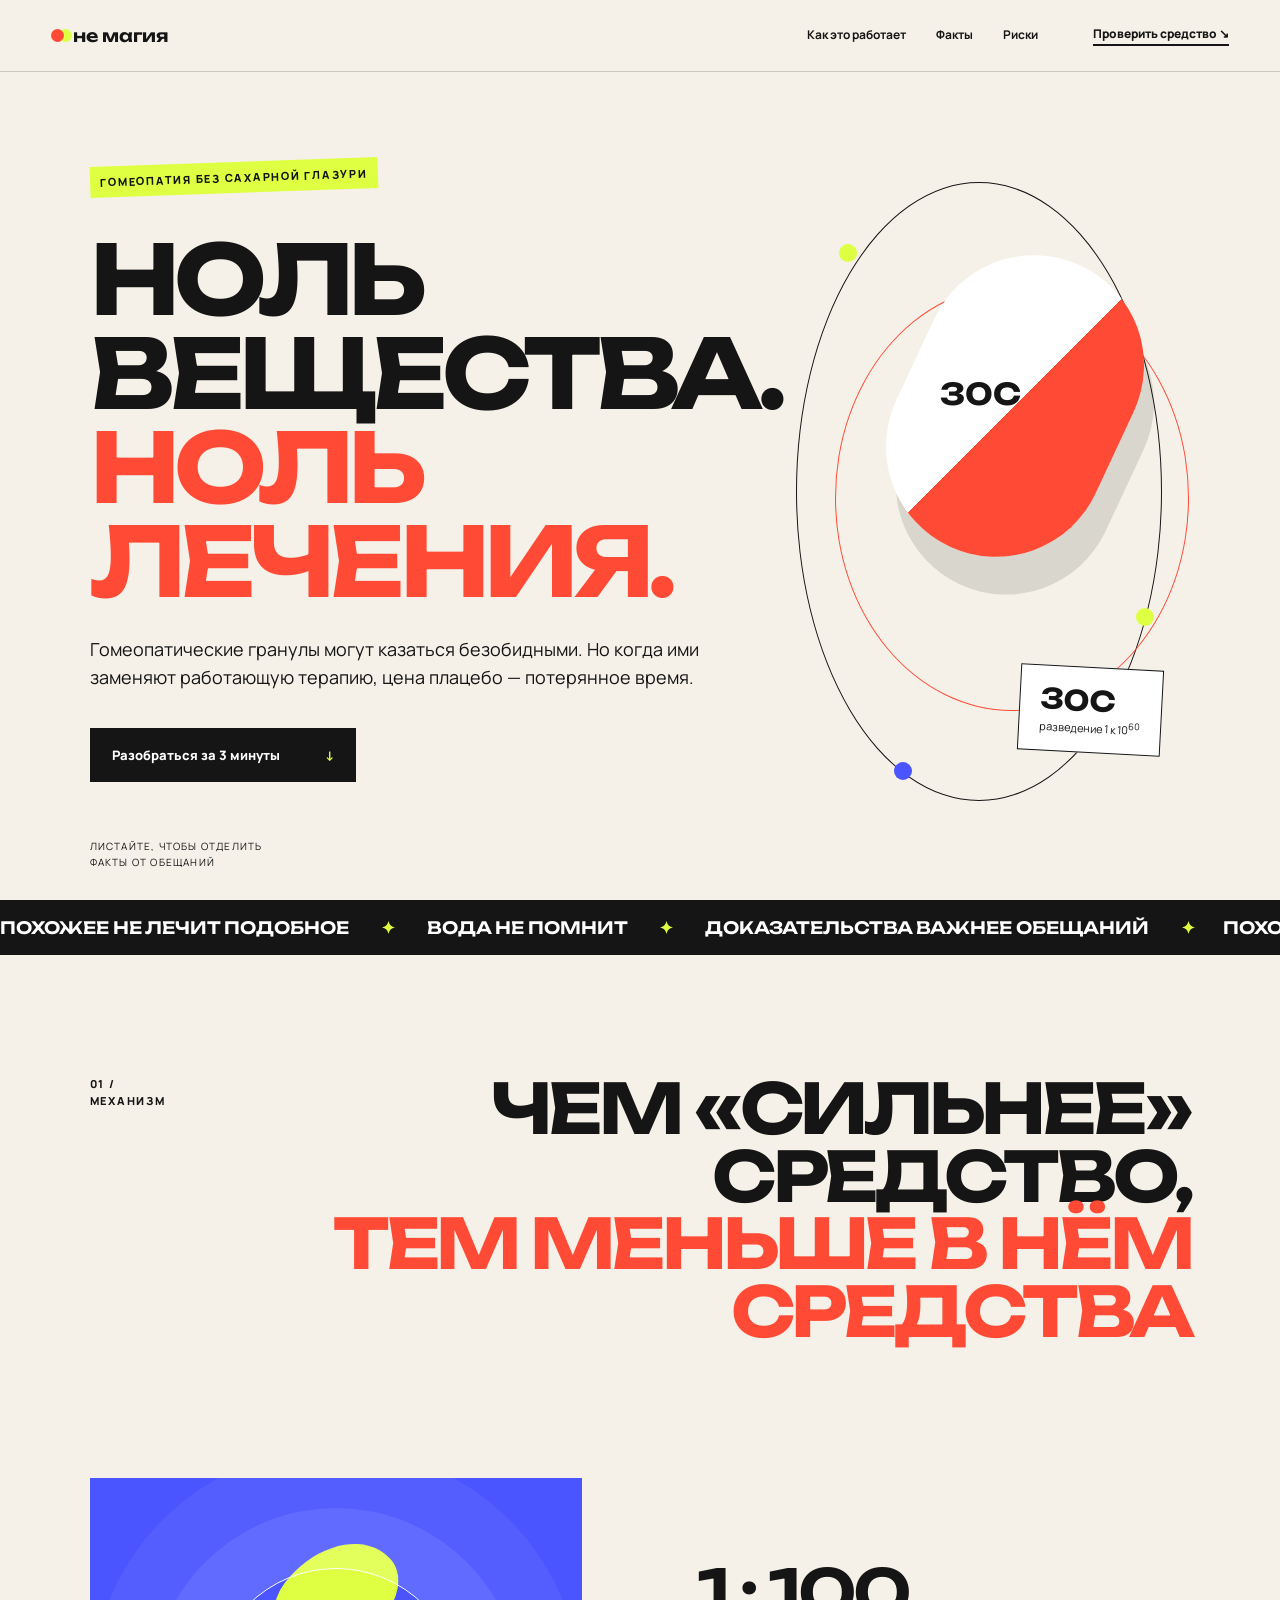
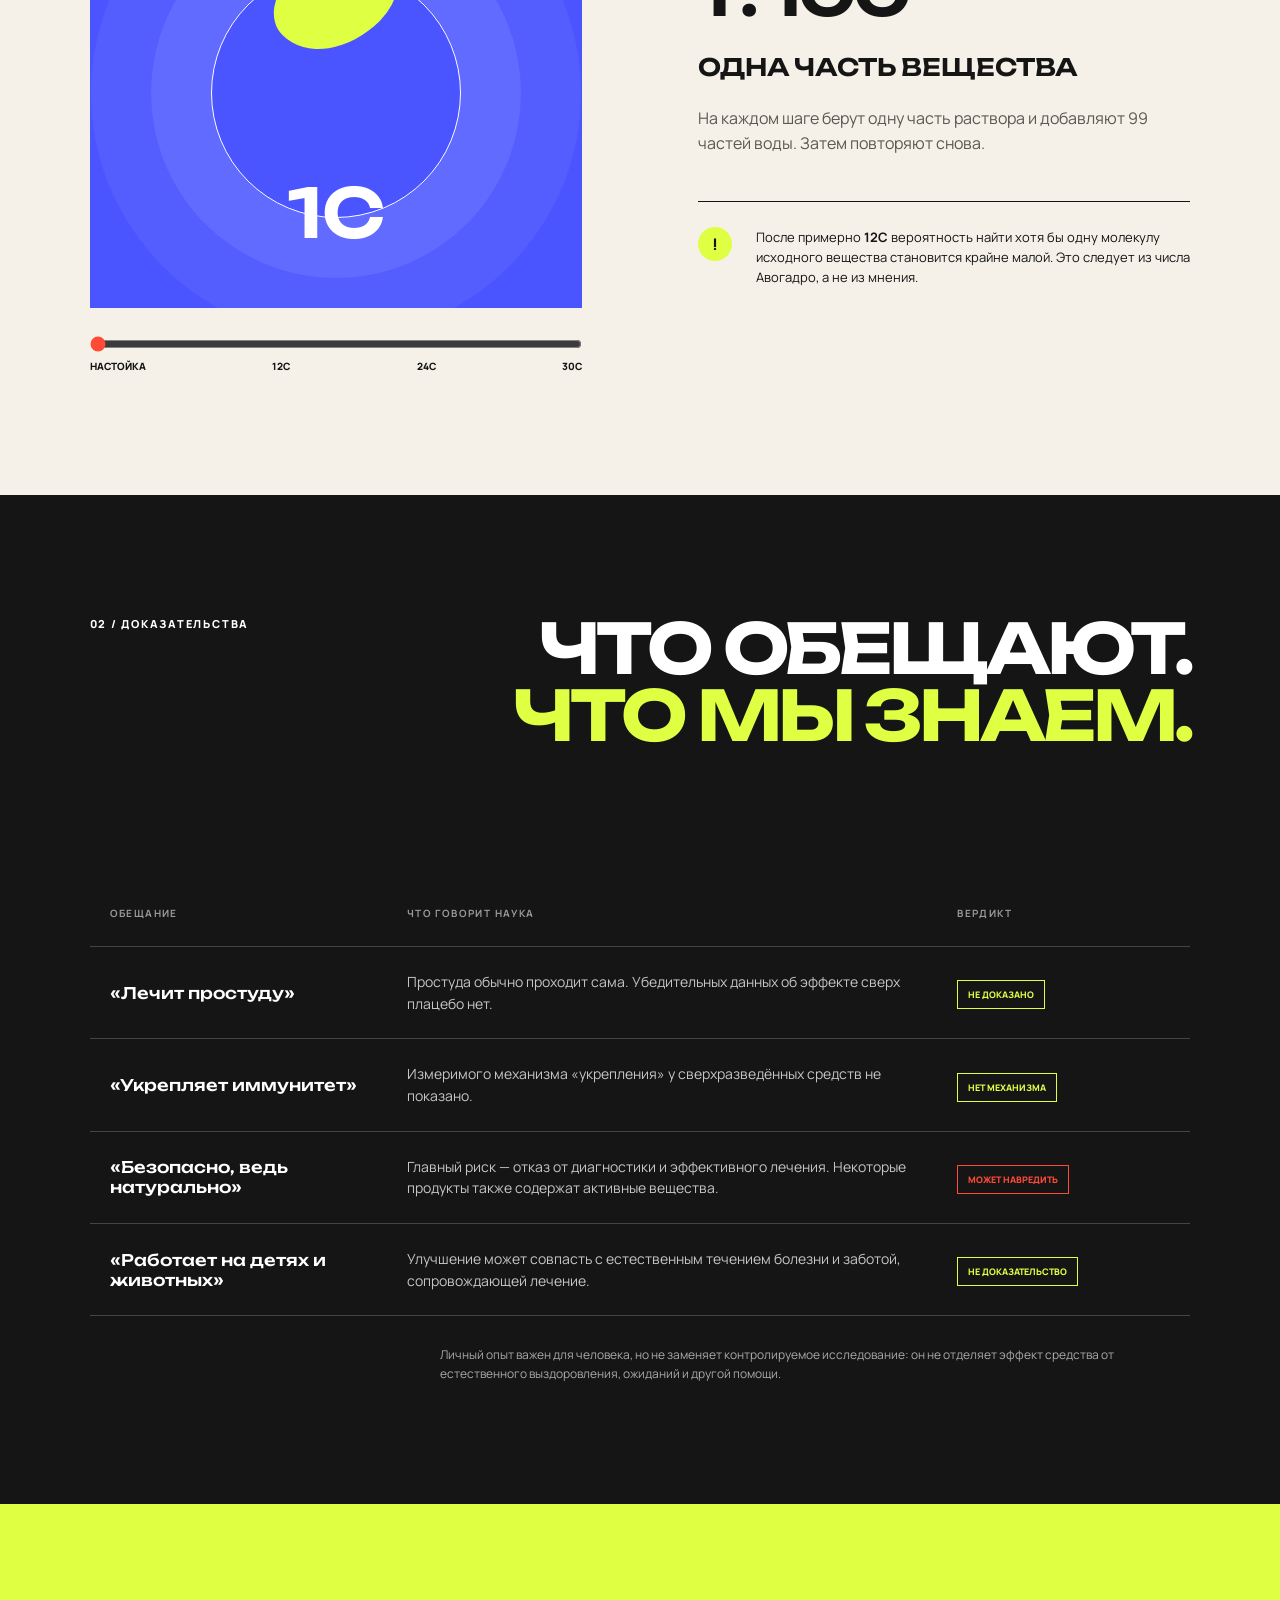
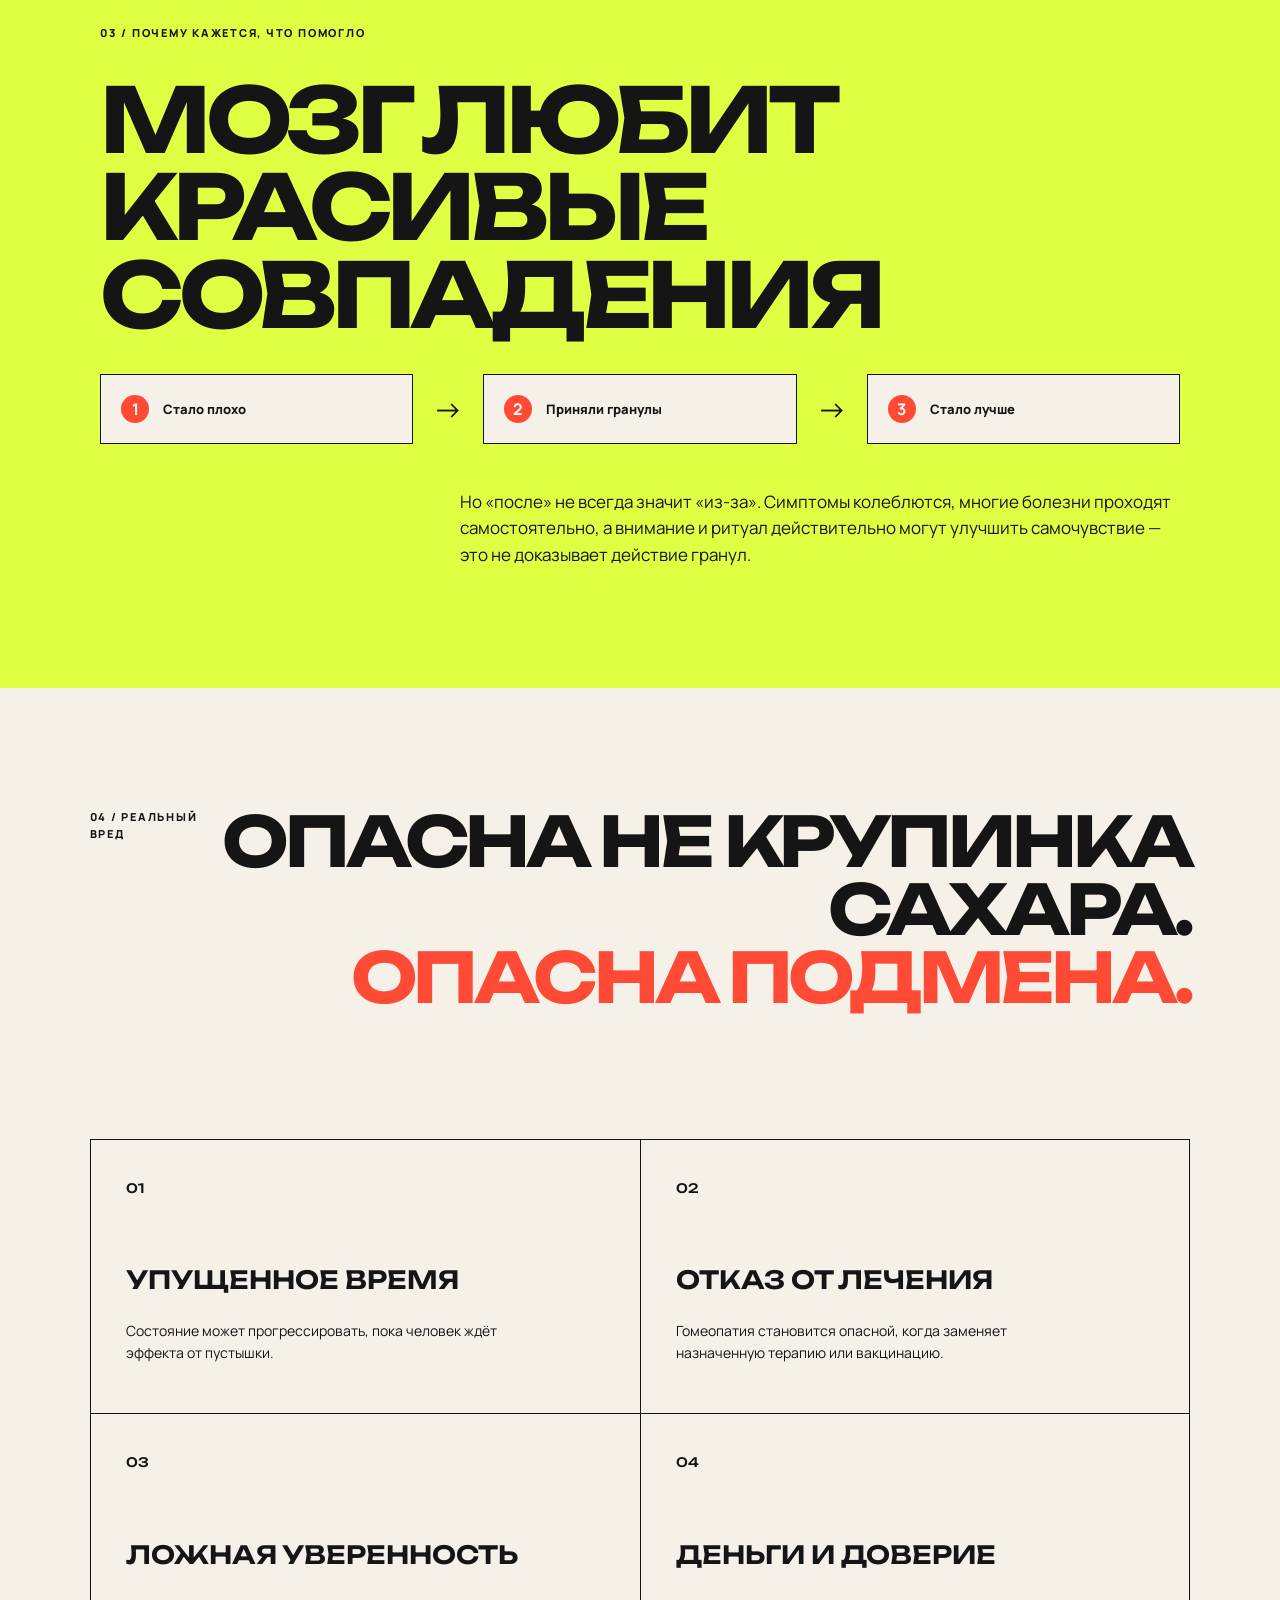
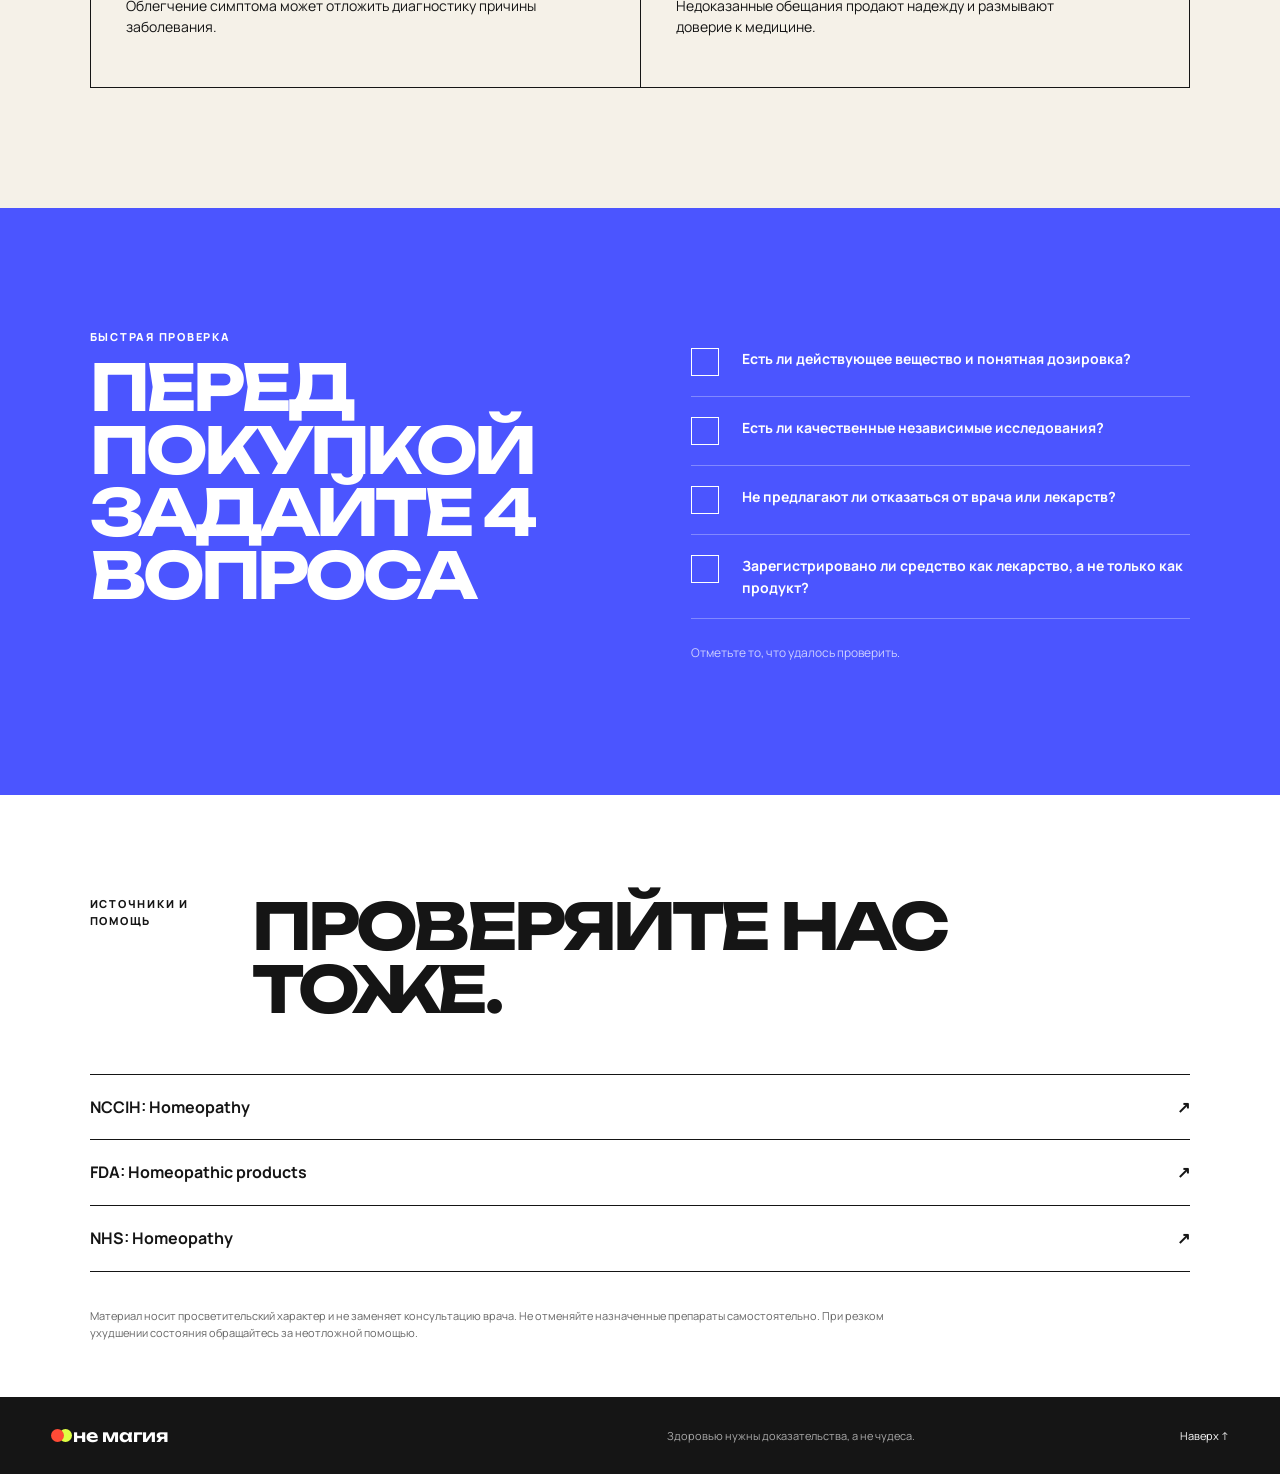
==== homeopathy-awareness/index.html @ 19f95b5a "Configure homeopathy site for GitHub Pages" ====
<!doctype html>
<html lang="ru">
<head>
  <meta charset="utf-8">
  <meta name="viewport" content="width=device-width, initial-scale=1">
  <meta name="description" content="Понятный разбор гомеопатии: почему сверхразведения не лечат, что показывают исследования и как не потерять время.">
  <meta name="theme-color" content="#f5f1e8">
  <title>Ноль вещества — не лекарство</title>
  <link rel="preconnect" href="https://fonts.googleapis.com">
  <link rel="preconnect" href="https://fonts.gstatic.com" crossorigin>
  <link href="https://fonts.googleapis.com/css2?family=Manrope:wght@400;500;600;700;800&amp;family=Unbounded:wght@500;600;700&amp;display=swap" rel="stylesheet">
  <link rel="stylesheet" href="css/style.css">
  <script src="js/script.js" defer></script>
</head>
<body>
  <a class="skip" href="#main">К содержанию</a>
  <header class="header">
    <a class="brand" href="#top"><span class="brand__dot"></span>не магия</a>
    <nav aria-label="Навигация"><a href="#how">Как это работает</a><a href="#evidence">Факты</a><a href="#risk">Риски</a></nav>
    <a class="header__cta" href="#check">Проверить средство ↘</a>
  </header>

  <main id="main">
    <section class="hero" id="top">
      <div class="hero__copy reveal">
        <p class="kicker">Гомеопатия без сахарной глазури</p>
        <h1>Ноль<br>вещества.<br><em>Ноль лечения.</em></h1>
        <p class="lead">Гомеопатические гранулы могут казаться безобидными. Но когда ими заменяют работающую терапию, цена плацебо — потерянное время.</p>
        <a class="button" href="#how">Разобраться за 3 минуты <span>↓</span></a>
      </div>
      <div class="hero__scene reveal" aria-label="Анимация растворяющейся таблетки">
        <div class="orbit orbit--one"></div><div class="orbit orbit--two"></div>
        <div class="pill"><span>30C</span></div>
        <span class="particle p1"></span><span class="particle p2"></span><span class="particle p3"></span><span class="particle p4"></span>
        <div class="scene-note"><b>30C</b><span>разведение 1 к 10<sup>60</sup></span></div>
      </div>
      <div class="scroll-note">листайте, чтобы отделить<br>факты от обещаний</div>
    </section>

    <section class="ticker" aria-label="Главная мысль"><div><span>ПОХОЖЕЕ НЕ ЛЕЧИТ ПОДОБНОЕ <i>✦</i> ВОДА НЕ ПОМНИТ <i>✦</i> ДОКАЗАТЕЛЬСТВА ВАЖНЕЕ ОБЕЩАНИЙ <i>✦</i></span><span aria-hidden="true">ПОХОЖЕЕ НЕ ЛЕЧИТ ПОДОБНОЕ <i>✦</i> ВОДА НЕ ПОМНИТ <i>✦</i> ДОКАЗАТЕЛЬСТВА ВАЖНЕЕ ОБЕЩАНИЙ <i>✦</i></span></div></section>

    <section class="section dilution" id="how">
      <div class="section-head reveal"><p class="num">01 / МЕХАНИЗМ</p><h2>Чем «сильнее» средство,<br><span>тем меньше в нём средства</span></h2></div>
      <div class="dilution-grid">
        <div class="dilution-visual reveal">
          <div class="drop-stage" data-stage><div class="drop"></div><div class="rings"></div><strong data-potency>1C</strong></div>
          <input class="range" type="range" min="0" max="3" value="0" aria-label="Степень разведения" data-dilution>
          <div class="range-labels"><span>настойка</span><span>12C</span><span>24C</span><span>30C</span></div>
        </div>
        <div class="dilution-copy reveal">
          <p class="big-stat" data-ratio>1 : 100</p>
          <h3 data-title>Одна часть вещества</h3>
          <p data-description>На каждом шаге берут одну часть раствора и добавляют 99 частей воды. Затем повторяют снова.</p>
          <div class="fact"><span>!</span><p>После примерно <b>12C</b> вероятность найти хотя бы одну молекулу исходного вещества становится крайне малой. Это следует из числа Авогадро, а не из мнения.</p></div>
        </div>
      </div>
    </section>

    <section class="section evidence" id="evidence">
      <div class="section-head section-head--light reveal"><p class="num">02 / ДОКАЗАТЕЛЬСТВА</p><h2>Что обещают.<br><span>Что мы знаем.</span></h2></div>
      <div class="table-wrap reveal">
        <table>
          <thead><tr><th>Обещание</th><th>Что говорит наука</th><th>Вердикт</th></tr></thead>
          <tbody>
            <tr><td>«Лечит простуду»</td><td>Простуда обычно проходит сама. Убедительных данных об эффекте сверх плацебо нет.</td><td><span class="badge">не доказано</span></td></tr>
            <tr><td>«Укрепляет иммунитет»</td><td>Измеримого механизма «укрепления» у сверхразведённых средств не показано.</td><td><span class="badge">нет механизма</span></td></tr>
            <tr><td>«Безопасно, ведь натурально»</td><td>Главный риск — отказ от диагностики и эффективного лечения. Некоторые продукты также содержат активные вещества.</td><td><span class="badge badge--warn">может навредить</span></td></tr>
            <tr><td>«Работает на детях и животных»</td><td>Улучшение может совпасть с естественным течением болезни и заботой, сопровождающей лечение.</td><td><span class="badge">не доказательство</span></td></tr>
          </tbody>
        </table>
      </div>
      <p class="table-note reveal">Личный опыт важен для человека, но не заменяет контролируемое исследование: он не отделяет эффект средства от естественного выздоровления, ожиданий и другой помощи.</p>
    </section>

    <section class="section placebo">
      <div class="placebo-card reveal"><p class="num">03 / ПОЧЕМУ КАЖЕТСЯ, ЧТО ПОМОГЛО</p><h2>Мозг любит<br>красивые совпадения</h2><div class="steps"><div><b>1</b><span>Стало плохо</span></div><i>→</i><div><b>2</b><span>Приняли гранулы</span></div><i>→</i><div><b>3</b><span>Стало лучше</span></div></div><p>Но «после» не всегда значит «из-за». Симптомы колеблются, многие болезни проходят самостоятельно, а внимание и ритуал действительно могут улучшить самочувствие — это не доказывает действие гранул.</p></div>
    </section>

    <section class="section risk" id="risk">
      <div class="risk-copy reveal"><p class="num">04 / РЕАЛЬНЫЙ ВРЕД</p><h2>Опасна не крупинка сахара.<br><span>Опасна подмена.</span></h2></div>
      <div class="risk-grid">
        <article class="reveal"><b>01</b><h3>Упущенное время</h3><p>Состояние может прогрессировать, пока человек ждёт эффекта от пустышки.</p></article>
        <article class="reveal"><b>02</b><h3>Отказ от лечения</h3><p>Гомеопатия становится опасной, когда заменяет назначенную терапию или вакцинацию.</p></article>
        <article class="reveal"><b>03</b><h3>Ложная уверенность</h3><p>Облегчение симптома может отложить диагностику причины заболевания.</p></article>
        <article class="reveal"><b>04</b><h3>Деньги и доверие</h3><p>Недоказанные обещания продают надежду и размывают доверие к медицине.</p></article>
      </div>
    </section>

    <section class="section checker" id="check">
      <div class="checker__title reveal"><p class="num">БЫСТРАЯ ПРОВЕРКА</p><h2>Перед покупкой<br>задайте 4 вопроса</h2></div>
      <div class="checklist reveal">
        <label><input type="checkbox"><span></span><b>Есть ли действующее вещество и понятная дозировка?</b></label>
        <label><input type="checkbox"><span></span><b>Есть ли качественные независимые исследования?</b></label>
        <label><input type="checkbox"><span></span><b>Не предлагают ли отказаться от врача или лекарств?</b></label>
        <label><input type="checkbox"><span></span><b>Зарегистрировано ли средство как лекарство, а не только как продукт?</b></label>
        <p data-check-result>Отметьте то, что удалось проверить.</p>
      </div>
    </section>

    <section class="sources">
      <div><p class="num">ИСТОЧНИКИ И ПОМОЩЬ</p><h2>Проверяйте нас тоже.</h2></div>
      <div class="source-links"><a href="https://www.nccih.nih.gov/health/homeopathy" target="_blank" rel="noopener">NCCIH: Homeopathy <span>↗</span></a><a href="https://www.fda.gov/drugs/information-drug-class/homeopathic-products" target="_blank" rel="noopener">FDA: Homeopathic products <span>↗</span></a><a href="https://www.nhs.uk/conditions/homeopathy/" target="_blank" rel="noopener">NHS: Homeopathy <span>↗</span></a></div>
      <p class="disclaimer">Материал носит просветительский характер и не заменяет консультацию врача. Не отменяйте назначенные препараты самостоятельно. При резком ухудшении состояния обращайтесь за неотложной помощью.</p>
    </section>
  </main>
  <footer><a class="brand" href="#top"><span class="brand__dot"></span>не магия</a><p>Здоровью нужны доказательства, а не чудеса.</p><a href="#top">Наверх ↑</a></footer>
</body>
</html>
---- homeopathy-awareness/css/style.css ----
:root{--paper:#f5f1e8;--ink:#151515;--red:#ff4b36;--acid:#dfff43;--blue:#4b55ff;--line:rgba(21,21,21,.18);--display:'Unbounded',sans-serif;--body:'Manrope',sans-serif}*{box-sizing:border-box}html{scroll-behavior:smooth;scroll-padding-top:80px}body{margin:0;background:var(--paper);color:var(--ink);font-family:var(--body);font-size:16px;line-height:1.55}a{color:inherit;text-decoration:none}button,input{font:inherit}.skip{position:fixed;left:20px;top:-60px;z-index:99;padding:10px 15px;background:#fff}.skip:focus{top:10px}.header{height:72px;padding:0 4vw;display:flex;align-items:center;gap:55px;border-bottom:1px solid var(--line);position:sticky;top:0;background:rgba(245,241,232,.94);backdrop-filter:blur(12px);z-index:20}.brand{font:600 17px var(--display);display:flex;align-items:center;gap:9px;margin-right:auto}.brand__dot{width:13px;height:13px;border-radius:50%;background:var(--red);box-shadow:8px 0 0 var(--acid)}.header nav{display:flex;gap:30px;font-size:12px;font-weight:700}.header nav a:hover{text-decoration:underline}.header__cta{font-size:12px;font-weight:800;border-bottom:2px solid}.hero{min-height:calc(100vh - 72px);padding:7vw 7vw 4vw;display:grid;grid-template-columns:1.05fr .95fr;position:relative;overflow:hidden}.kicker,.num{text-transform:uppercase;font-size:11px;font-weight:800;letter-spacing:.16em}.kicker{display:inline-block;background:var(--acid);padding:7px 10px;transform:rotate(-2deg)}h1,h2,h3,p{margin-top:0}.hero h1,.section h2,.sources h2{font-family:var(--display);text-transform:uppercase;line-height:.98;letter-spacing:-.06em}.hero h1{font-size:clamp(58px,7.5vw,126px);margin:28px 0}.hero h1 em{font-style:normal;color:var(--red)}.lead{max-width:630px;font-size:18px}.button{display:inline-flex;gap:45px;background:var(--ink);color:white;padding:17px 22px;margin-top:18px;font-weight:800;font-size:13px}.button span{color:var(--acid)}.hero__scene{position:relative;min-height:570px}.pill{width:220px;height:310px;border-radius:110px;background:linear-gradient(110deg,#fff 0 50%,var(--red) 50%);position:absolute;top:13%;left:32%;transform:rotate(25deg);box-shadow:25px 30px 0 rgba(21,21,21,.12);animation:float 4s ease-in-out infinite;z-index:2}.pill span{position:absolute;top:45%;left:15%;font:700 30px var(--display);transform:rotate(-25deg)}.orbit{position:absolute;border:1px solid var(--ink);border-radius:50%;inset:3% 2% 7% 4%;animation:spin 16s linear infinite}.orbit--two{inset:18% -5% 20% 14%;border-color:var(--red);animation-direction:reverse;animation-duration:11s}.particle{position:absolute;width:18px;height:18px;background:var(--acid);border-radius:50%;animation:pulse 2s infinite}.p1{top:12%;left:15%}.p2{top:65%;right:4%;animation-delay:.4s}.p3{bottom:10%;left:29%;background:var(--blue);animation-delay:.8s}.p4{top:29%;right:12%;background:var(--red);animation-delay:1.2s}.scene-note{position:absolute;bottom:14%;right:2%;background:white;border:1px solid var(--ink);padding:15px 20px;transform:rotate(3deg);z-index:3}.scene-note b,.scene-note span{display:block}.scene-note b{font:700 28px var(--display)}.scene-note span{font-size:11px}.scroll-note{position:absolute;bottom:30px;left:7vw;font-size:10px;text-transform:uppercase;letter-spacing:.12em}.ticker{background:var(--ink);color:white;overflow:hidden;padding:17px 0;white-space:nowrap;font:600 17px var(--display)}.ticker div{width:max-content;animation:ticker 18s linear infinite}.ticker i{font-style:normal;color:var(--acid);margin:0 28px}.section{padding:120px 7vw}.section-head{display:flex;justify-content:space-between;align-items:flex-start;margin-bottom:75px}.section-head h2,.risk h2{font-size:clamp(38px,5.4vw,80px);text-align:right}.section-head h2 span,.risk h2 span{color:var(--red)}.dilution-grid{display:grid;grid-template-columns:1fr 1fr;gap:9vw;align-items:center}.drop-stage{height:430px;background:var(--blue);position:relative;display:grid;place-items:center;overflow:hidden}.drop{width:95px;height:130px;border-radius:60% 40% 62% 38%;background:var(--acid);transform:rotate(45deg);transition:.5s}.rings{position:absolute;width:250px;height:250px;border:1px solid white;border-radius:50%;box-shadow:0 0 0 60px rgba(255,255,255,.08),0 0 0 120px rgba(255,255,255,.05)}.drop-stage strong{font:600 68px var(--display);color:white;z-index:2}.range{width:100%;accent-color:var(--red);margin:28px 0 4px}.range-labels{display:flex;justify-content:space-between;font-size:10px;font-weight:800;text-transform:uppercase}.big-stat{font:600 clamp(38px,5vw,72px) var(--display);letter-spacing:-.05em;margin-bottom:20px}.dilution-copy h3{font:600 24px var(--display);text-transform:uppercase}.dilution-copy>p:not(.big-stat){color:#5b5852}.fact{border-top:1px solid;margin-top:45px;padding-top:25px;display:grid;grid-template-columns:40px 1fr;gap:18px}.fact span{width:34px;height:34px;background:var(--acid);display:grid;place-items:center;border-radius:50%;font-weight:800}.fact p{font-size:13px}.evidence{background:var(--ink);color:white}.section-head--light h2 span{color:var(--acid)}.table-wrap{overflow-x:auto}table{border-collapse:collapse;width:100%;min-width:750px}th,td{text-align:left;padding:24px 20px;border-bottom:1px solid rgba(255,255,255,.2)}th{font-size:10px;text-transform:uppercase;letter-spacing:.14em;color:#999}td:first-child{font:500 16px var(--display);width:27%}td:nth-child(2){color:#c6c6c6;font-size:14px;width:50%}.badge{border:1px solid var(--acid);color:var(--acid);padding:7px 10px;text-transform:uppercase;font-size:9px;font-weight:800;white-space:nowrap}.badge--warn{border-color:var(--red);color:var(--red)}.table-note{max-width:750px;color:#aaa;font-size:12px;margin:30px 0 0 auto}.placebo{background:var(--acid)}.placebo-card{max-width:1080px;margin:auto}.placebo h2{font-size:clamp(45px,7vw,95px);margin:35px 0}.placebo-card>p:last-child{max-width:720px;margin:45px 0 0 auto;font-size:17px}.steps{display:flex;align-items:center;gap:20px}.steps div{background:var(--paper);border:1px solid;padding:20px;flex:1;display:flex;gap:14px;align-items:center}.steps b{background:var(--red);color:white;border-radius:50%;width:28px;height:28px;display:grid;place-items:center}.steps span{font-weight:800;font-size:13px}.steps i{font-style:normal;font-size:30px}.risk-copy{display:flex;justify-content:space-between}.risk-grid{display:grid;grid-template-columns:repeat(2,1fr);margin-top:70px;border-top:1px solid;border-left:1px solid}.risk-grid article{min-height:270px;padding:35px;border-right:1px solid;border-bottom:1px solid;transition:.25s}.risk-grid article:hover{background:var(--red);color:white}.risk-grid b{font:500 13px var(--display)}.risk-grid h3{font:600 25px var(--display);text-transform:uppercase;margin-top:65px}.risk-grid p{max-width:420px;font-size:14px}.checker{background:var(--blue);color:white;display:grid;grid-template-columns:1fr 1fr;gap:8vw}.checker h2{font-size:clamp(40px,5vw,72px)}.checklist label{display:grid;grid-template-columns:35px 1fr;gap:16px;border-bottom:1px solid rgba(255,255,255,.3);padding:20px 0;cursor:pointer}.checklist input{position:absolute;opacity:0}.checklist label span{width:28px;height:28px;border:1px solid white}.checklist input:checked+span{background:var(--acid);box-shadow:inset 0 0 0 6px var(--blue)}.checklist b{font-size:14px}.checklist p{color:#cdd0ff;font-size:12px;margin-top:25px}.sources{padding:100px 7vw 45px;background:#fff}.sources>div:first-child{display:flex;justify-content:space-between}.sources h2{font-size:clamp(40px,5vw,70px)}.source-links{border-top:1px solid}.source-links a{display:flex;justify-content:space-between;border-bottom:1px solid;padding:20px 0;font-weight:700}.source-links a:hover{color:var(--red)}.disclaimer{max-width:800px;font-size:11px;color:#666;margin-top:35px}footer{padding:28px 4vw;background:var(--ink);color:#fff;display:flex;align-items:center;gap:30px}footer p{margin:0 auto;font-size:11px;color:#aaa}footer>a:last-child{font-size:11px}.reveal{opacity:0;transform:translateY(22px);transition:.7s}.reveal.visible{opacity:1;transform:none}@keyframes float{50%{transform:translateY(-18px) rotate(29deg)}}@keyframes spin{to{transform:rotate(360deg)}}@keyframes pulse{50%{transform:scale(1.7)}}@keyframes ticker{to{transform:translateX(-50%)}}
@media(max-width:850px){.header nav{display:none}.hero{grid-template-columns:1fr;padding-top:70px}.hero__scene{min-height:480px}.hero h1{font-size:clamp(54px,14vw,100px)}.section-head,.risk-copy{display:block}.section-head h2,.risk h2{text-align:left;margin-top:30px}.dilution-grid,.checker{grid-template-columns:1fr}.risk-grid{grid-template-columns:1fr 1fr}.checker__title{margin-bottom:35px}}
@media(max-width:560px){.header{padding:0 18px}.header__cta{font-size:10px}.hero,.section,.sources{padding-left:20px;padding-right:20px}.hero h1{font-size:48px}.hero__scene{min-height:410px}.pill{width:150px;height:220px;left:30%}.pill span{font-size:22px}.scene-note{bottom:5%}.section{padding-top:80px;padding-bottom:80px}.section-head{margin-bottom:45px}.drop-stage{height:330px}.drop-stage strong{font-size:50px}.steps{display:grid}.steps i{transform:rotate(90deg);text-align:center}.risk-grid{grid-template-columns:1fr}.risk-grid article{min-height:230px}.risk-grid h3{margin-top:40px}.sources>div:first-child{display:block}footer{align-items:flex-start;flex-wrap:wrap}footer p{order:3;width:100%}}
@media(prefers-reduced-motion:reduce){*{scroll-behavior:auto!important;animation:none!important;transition:none!important}.reveal{opacity:1;transform:none}}
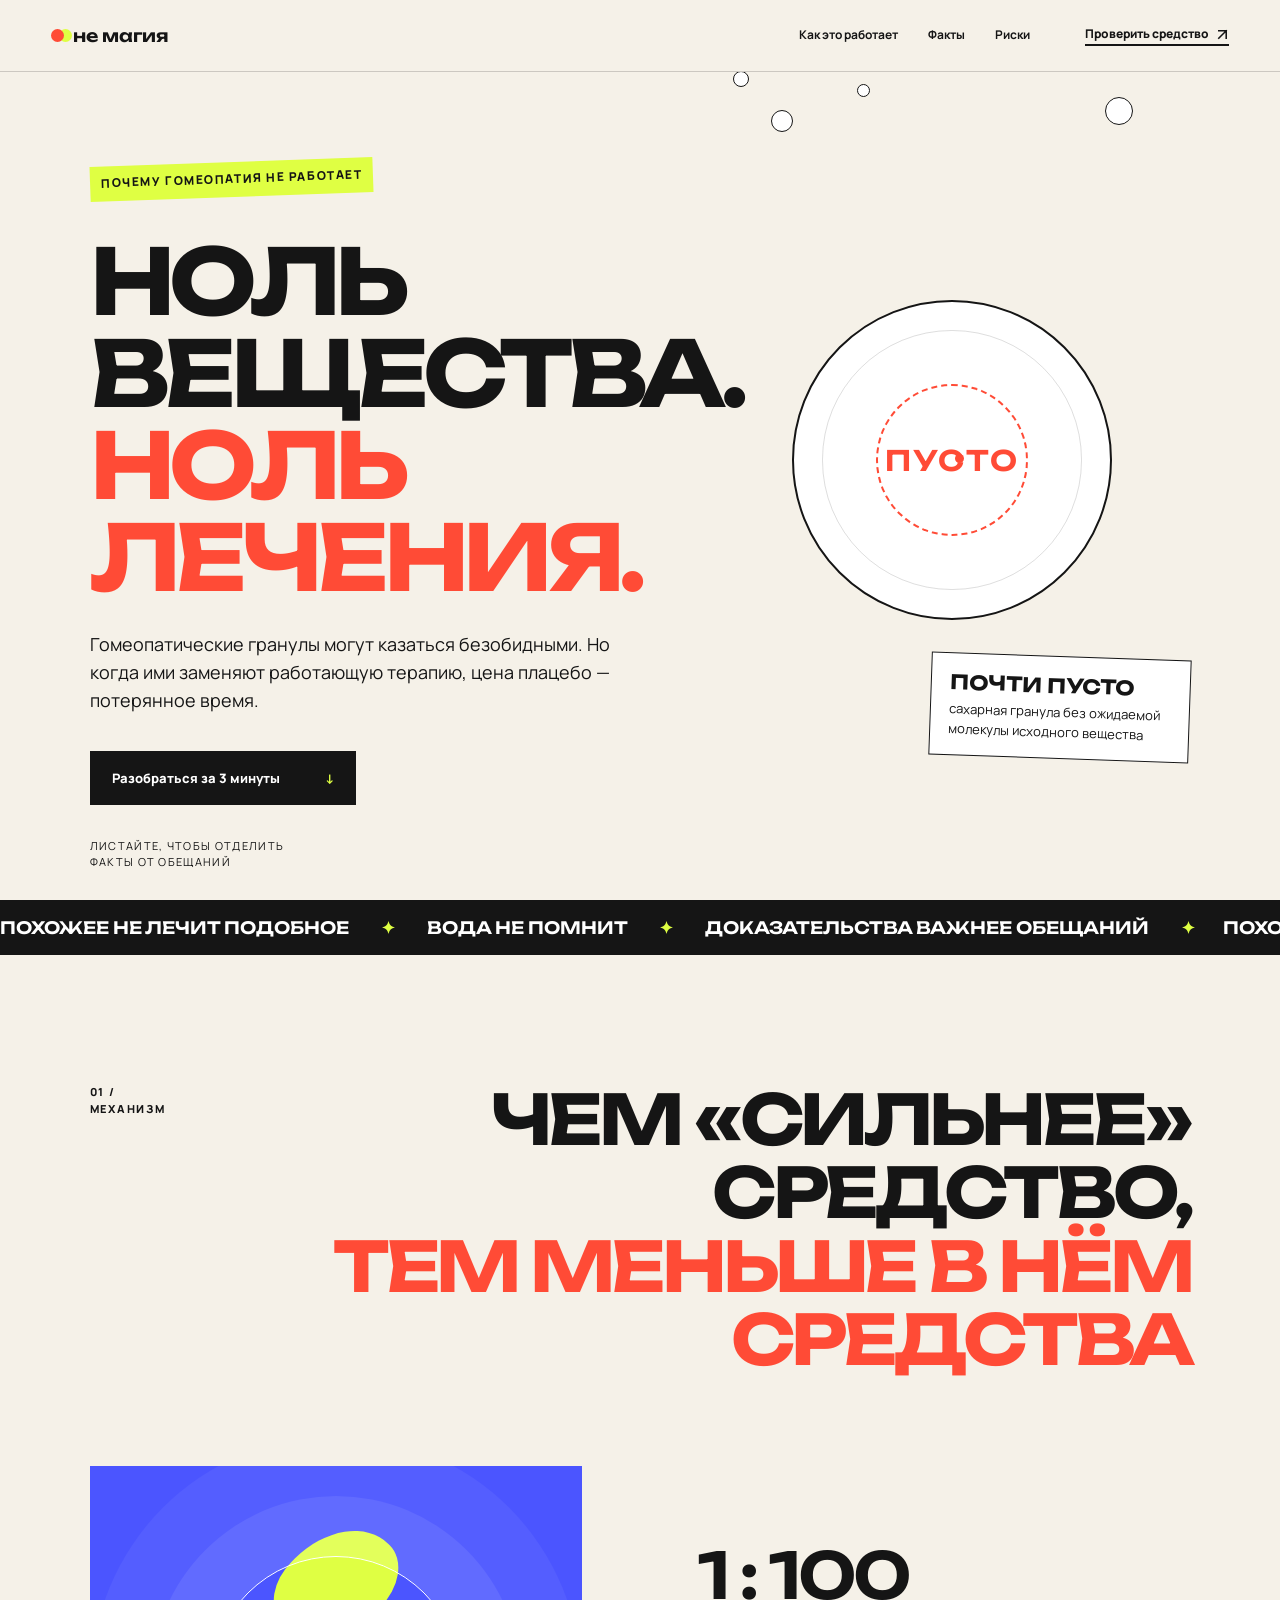
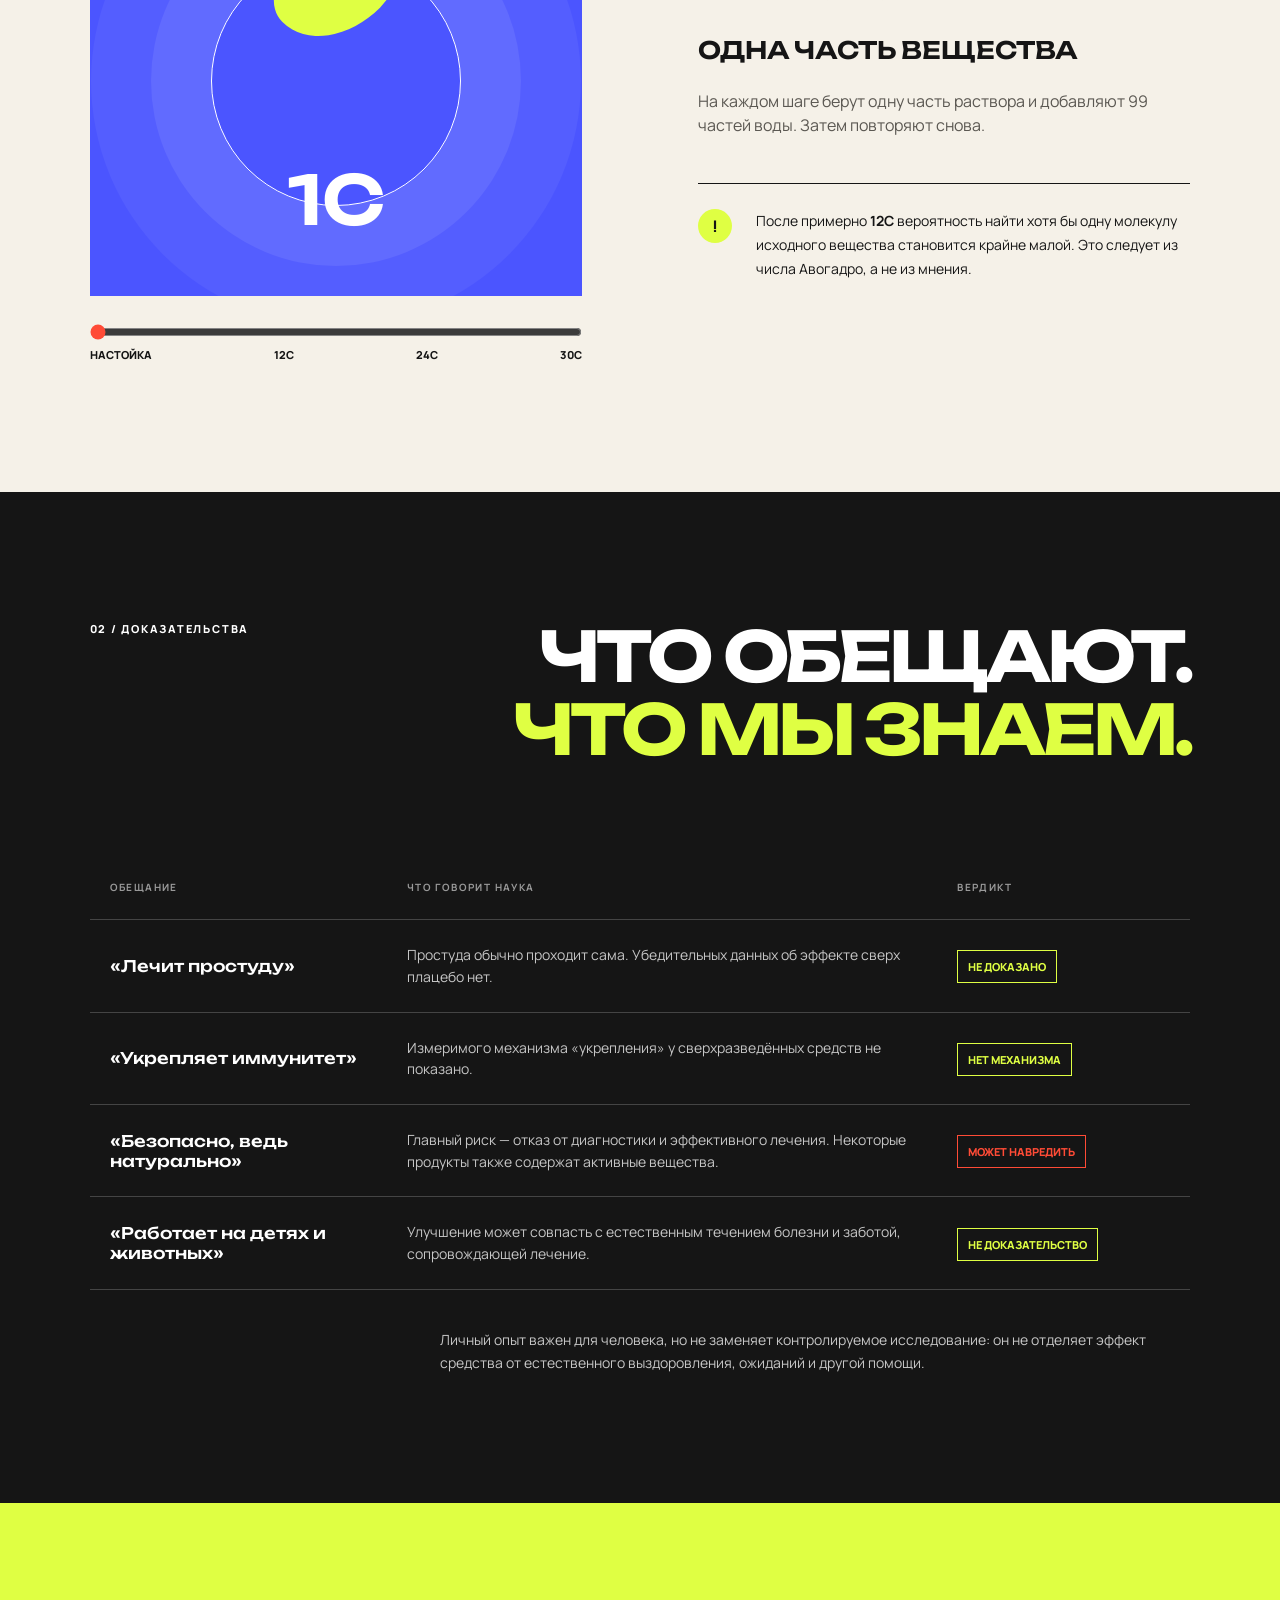
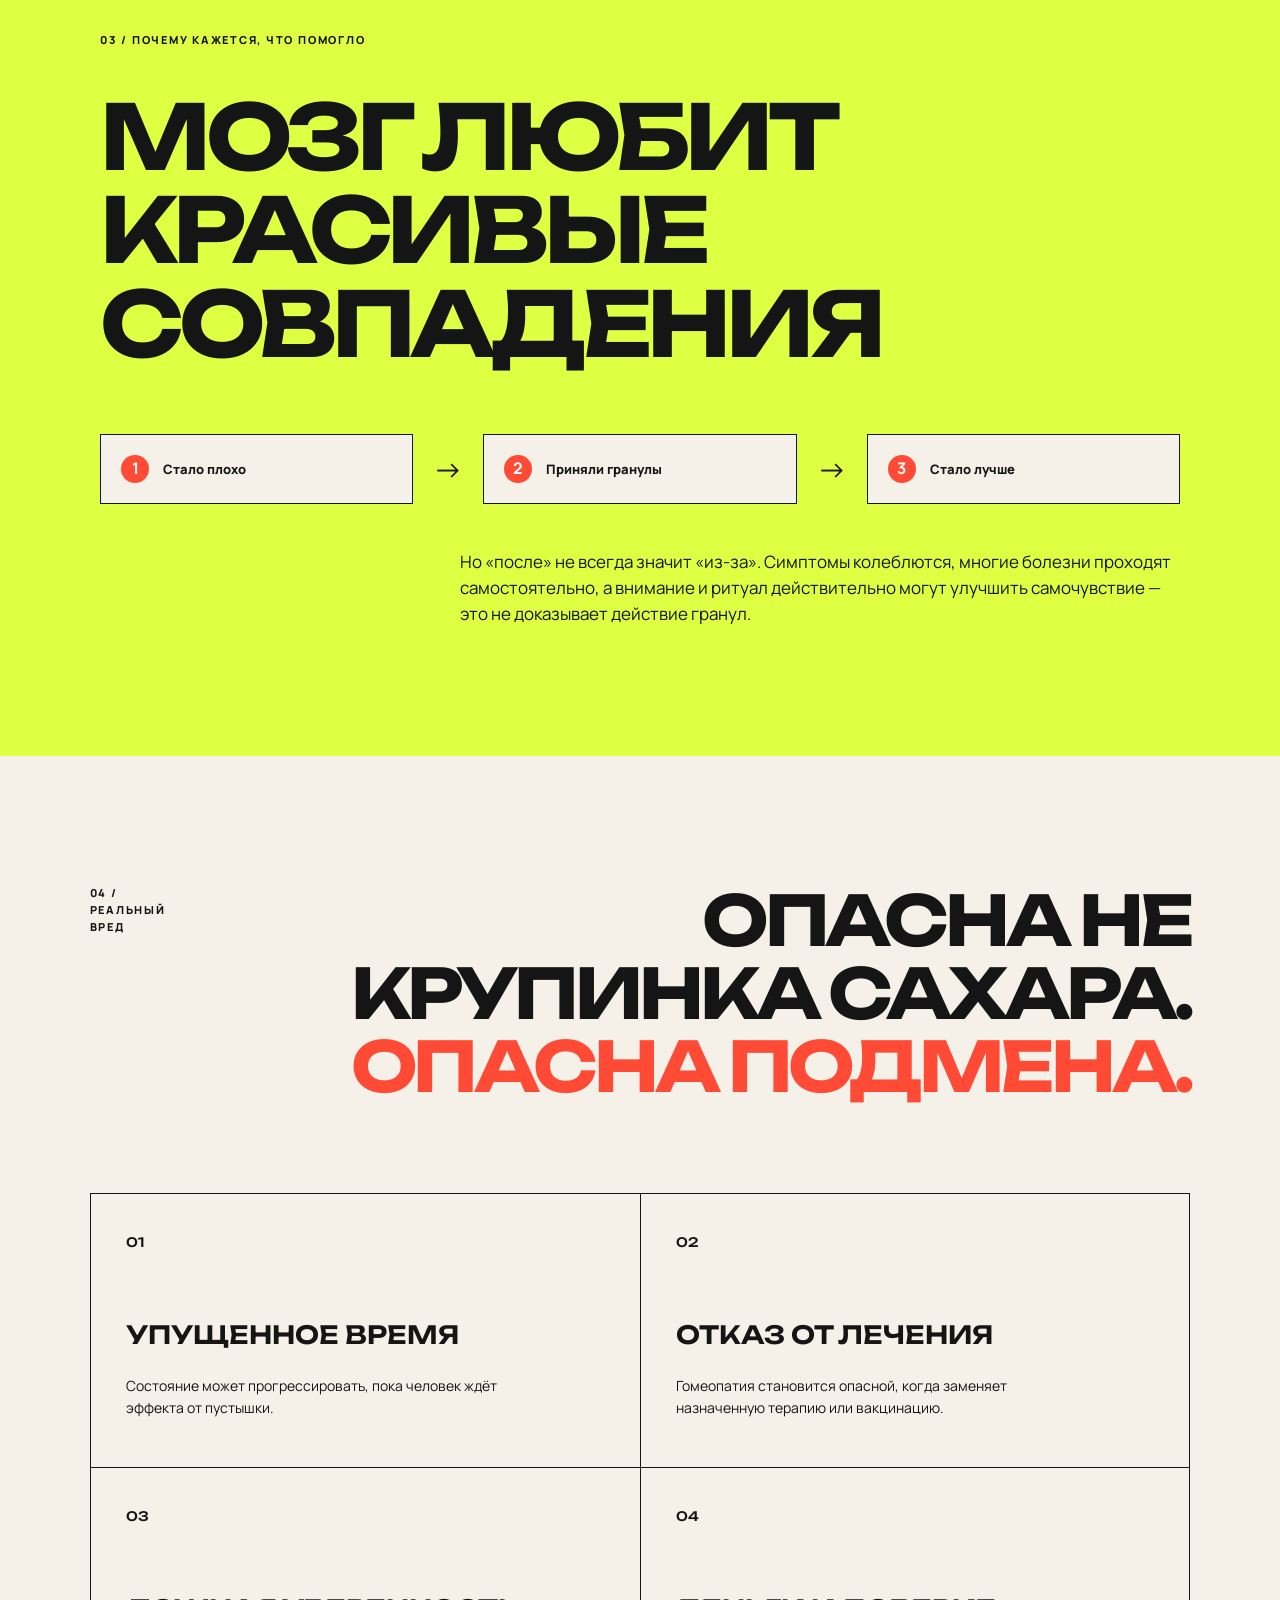
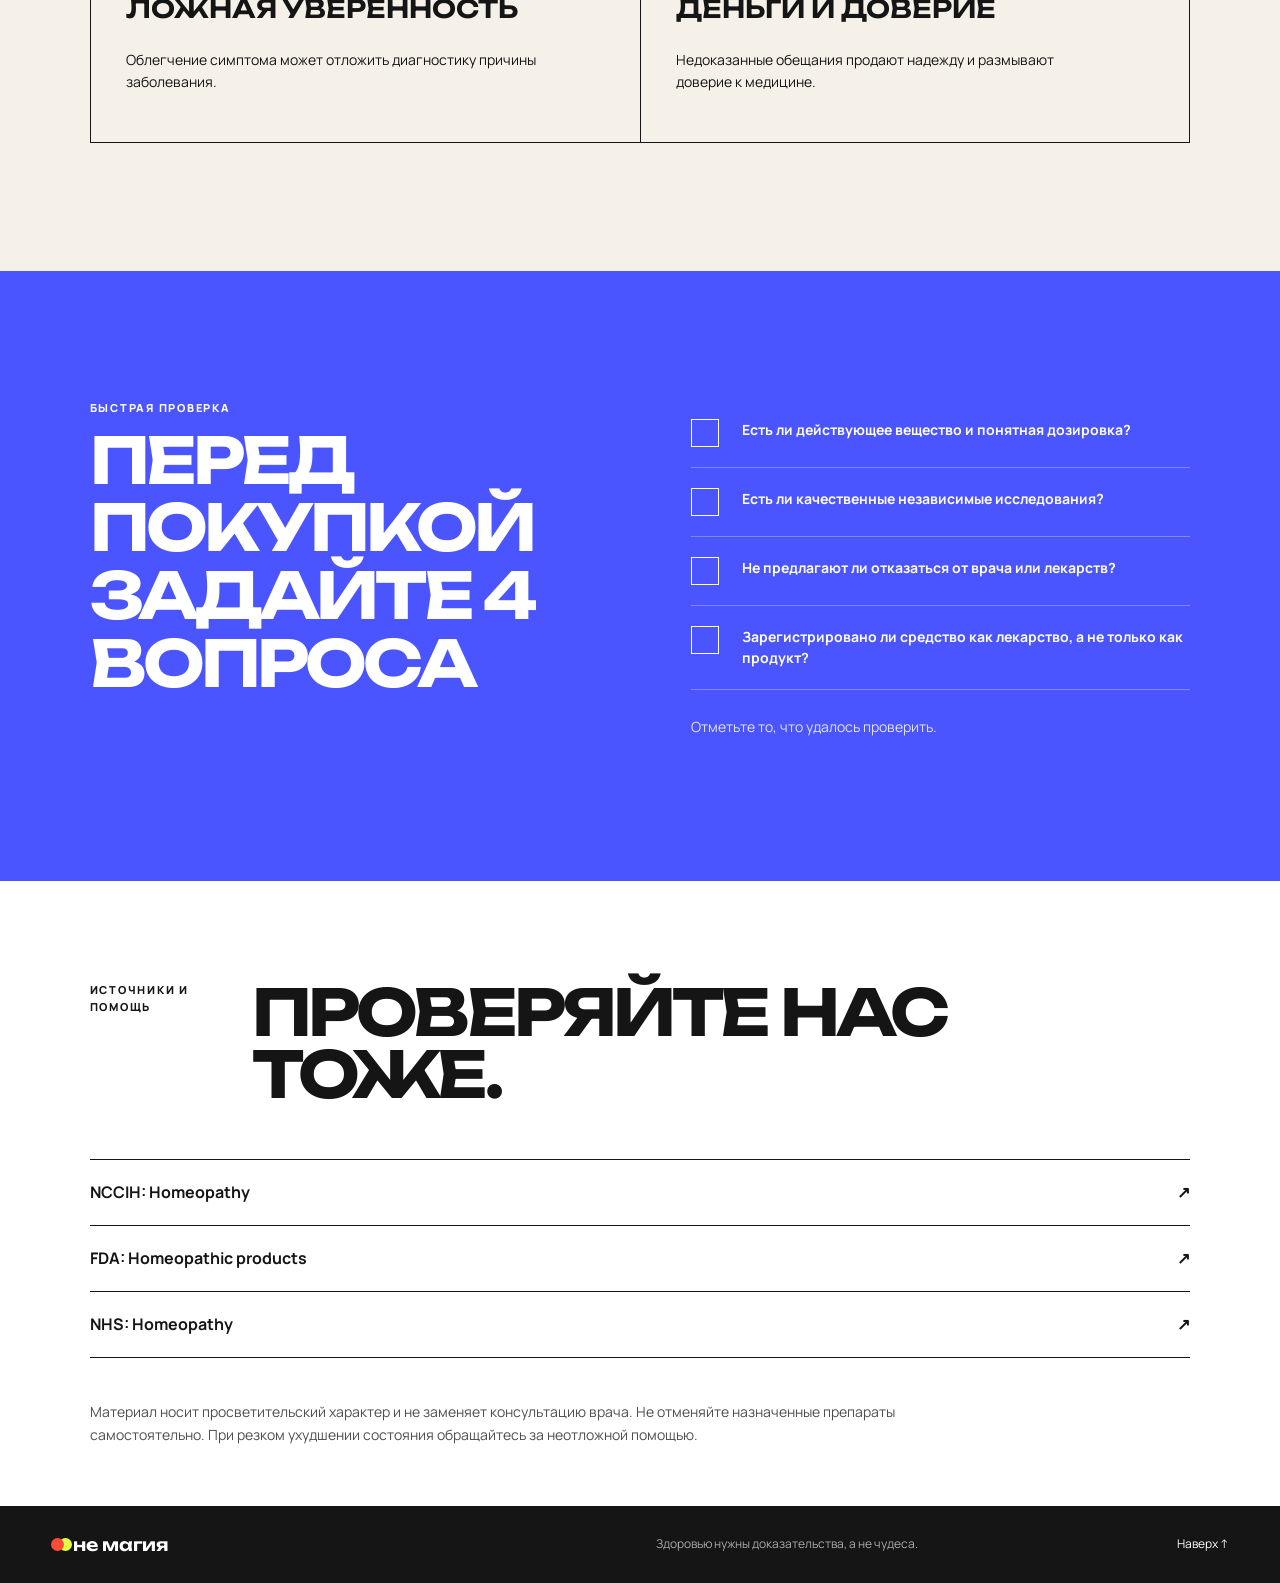
==== commit cb4064c8: "Refine homeopathy explainer hero and spacing" ====
--- a/homeopathy-awareness/index.html
+++ b/homeopathy-awareness/index.html
@@ -17,22 +17,24 @@
   <header class="header">
     <a class="brand" href="#top"><span class="brand__dot"></span>не магия</a>
     <nav aria-label="Навигация"><a href="#how">Как это работает</a><a href="#evidence">Факты</a><a href="#risk">Риски</a></nav>
-    <a class="header__cta" href="#check">Проверить средство ↘</a>
+    <a class="header__cta" href="#check">Проверить средство <svg class="arrow-icon" viewBox="0 0 14 14" aria-hidden="true"><path d="M3 3h8v8M11 3 3 11"/></svg></a>
   </header>
 
   <main id="main">
     <section class="hero" id="top">
       <div class="hero__copy reveal">
-        <p class="kicker">Гомеопатия без сахарной глазури</p>
+        <p class="kicker">Почему гомеопатия не работает</p>
         <h1>Ноль<br>вещества.<br><em>Ноль лечения.</em></h1>
         <p class="lead">Гомеопатические гранулы могут казаться безобидными. Но когда ими заменяют работающую терапию, цена плацебо — потерянное время.</p>
         <a class="button" href="#how">Разобраться за 3 минуты <span>↓</span></a>
       </div>
-      <div class="hero__scene reveal" aria-label="Анимация растворяющейся таблетки">
-        <div class="orbit orbit--one"></div><div class="orbit orbit--two"></div>
-        <div class="pill"><span>30C</span></div>
-        <span class="particle p1"></span><span class="particle p2"></span><span class="particle p3"></span><span class="particle p4"></span>
-        <div class="scene-note"><b>30C</b><span>разведение 1 к 10<sup>60</sup></span></div>
+      <div class="hero__scene reveal" aria-label="Белая сахарная гранула, внутри которой практически нет исходного вещества">
+        <div class="granule-field" aria-hidden="true">
+          <span class="grain grain--1"></span><span class="grain grain--2"></span><span class="grain grain--3"></span>
+          <span class="grain grain--4"></span><span class="grain grain--5"></span><span class="grain grain--6"></span>
+        </div>
+        <div class="granule" aria-hidden="true"><span class="granule__void"></span><span class="granule__trace"></span></div>
+        <div class="scene-note"><b>Почти пусто</b><span>сахарная гранула без ожидаемой молекулы исходного вещества</span></div>
       </div>
       <div class="scroll-note">листайте, чтобы отделить<br>факты от обещаний</div>
     </section>
--- a/homeopathy-awareness/css/style.css
+++ b/homeopathy-awareness/css/style.css
@@ -2,3 +2,13 @@
 @media(max-width:850px){.header nav{display:none}.hero{grid-template-columns:1fr;padding-top:70px}.hero__scene{min-height:480px}.hero h1{font-size:clamp(54px,14vw,100px)}.section-head,.risk-copy{display:block}.section-head h2,.risk h2{text-align:left;margin-top:30px}.dilution-grid,.checker{grid-template-columns:1fr}.risk-grid{grid-template-columns:1fr 1fr}.checker__title{margin-bottom:35px}}
 @media(max-width:560px){.header{padding:0 18px}.header__cta{font-size:10px}.hero,.section,.sources{padding-left:20px;padding-right:20px}.hero h1{font-size:48px}.hero__scene{min-height:410px}.pill{width:150px;height:220px;left:30%}.pill span{font-size:22px}.scene-note{bottom:5%}.section{padding-top:80px;padding-bottom:80px}.section-head{margin-bottom:45px}.drop-stage{height:330px}.drop-stage strong{font-size:50px}.steps{display:grid}.steps i{transform:rotate(90deg);text-align:center}.risk-grid{grid-template-columns:1fr}.risk-grid article{min-height:230px}.risk-grid h3{margin-top:40px}.sources>div:first-child{display:block}footer{align-items:flex-start;flex-wrap:wrap}footer p{order:3;width:100%}}
 @media(prefers-reduced-motion:reduce){*{scroll-behavior:auto!important;animation:none!important;transition:none!important}.reveal{opacity:1;transform:none}}
+
+/* Editorial refinements: clearer hero metaphor, resilient section rhythm and readable notes */
+body{overflow-x:hidden}.header__cta{display:inline-flex;align-items:center;gap:7px}.arrow-icon{width:13px;height:13px;flex:none;fill:none;stroke:currentColor;stroke-width:1.7;stroke-linecap:square;stroke-linejoin:miter}.hero,.section,.sources{scroll-margin-top:72px}.hero{grid-template-columns:minmax(0,1.08fr) minmax(390px,.92fr);column-gap:clamp(32px,5vw,88px);padding-top:clamp(64px,7vw,112px);padding-bottom:clamp(72px,7vw,112px)}.hero__copy,.hero__scene,.section-head>*{min-width:0}.kicker{font-size:12px;padding:8px 11px;letter-spacing:.13em}.hero h1{font-size:clamp(56px,7.1vw,116px);line-height:1.01;overflow-wrap:normal}.hero__scene{min-height:560px;isolation:isolate}.granule{position:absolute;z-index:2;width:clamp(230px,25vw,390px);aspect-ratio:1;left:50%;top:46%;translate:-50% -50%;border:2px solid var(--ink);border-radius:50%;background:#fff;animation:granule-float 4.5s ease-in-out infinite}.granule:before{content:'';position:absolute;inset:9%;border:1px solid rgba(21,21,21,.14);border-radius:50%}.granule__void{position:absolute;inset:26%;border:2px dashed var(--red);border-radius:50%;animation:spin 18s linear infinite}.granule__void:after{content:'ПУСТО';position:absolute;inset:0;display:grid;place-items:center;font:600 clamp(18px,2.2vw,32px) var(--display);letter-spacing:.08em;color:var(--red);animation:spin 18s linear infinite reverse}.granule__trace{position:absolute;width:9px;height:9px;left:51%;top:48%;border-radius:50%;background:var(--red);animation:trace 2.4s ease-out infinite}.granule-field{position:absolute;inset:0;z-index:1}.grain{position:absolute;display:block;border:1.5px solid var(--ink);background:#fff;border-radius:50%;width:22px;height:22px;animation:grain-fall 5s linear infinite}.grain--1{left:12%;top:-8%;animation-delay:-1s}.grain--2{left:30%;top:-12%;width:13px;height:13px;animation-delay:-3.8s}.grain--3{right:12%;top:-10%;width:28px;height:28px;animation-delay:-2.2s}.grain--4{right:31%;top:-16%;width:11px;height:11px;animation-delay:-4.5s}.grain--5{left:4%;top:-14%;width:16px;height:16px;animation-delay:-.2s}.grain--6{right:2%;top:-20%;width:14px;height:14px;animation-delay:-3s}.scene-note{max-width:260px;bottom:8%;right:0;transform:rotate(2deg);padding:16px 18px}.scene-note b{font-size:20px;text-transform:uppercase}.scene-note span{font-size:13px;line-height:1.5;margin-top:5px}.scroll-note{font-size:11px;line-height:1.45}.section{padding-top:clamp(112px,10vw,160px);padding-bottom:clamp(112px,10vw,160px)}.section-head{gap:clamp(32px,6vw,96px);margin-bottom:clamp(72px,7vw,110px)}.section-head h2,.risk h2{line-height:1.06;overflow-wrap:anywhere;margin-bottom:0}.risk-copy{gap:clamp(32px,6vw,96px);align-items:flex-start}.risk-grid{margin-top:clamp(72px,7vw,112px)}.placebo h2{line-height:1.04;margin:42px 0 64px}.checker{gap:clamp(64px,8vw,132px);align-items:start}.checker h2{line-height:1.06;margin-bottom:0;overflow-wrap:anywhere}.fact p,.table-note,.checklist p,.disclaimer{line-height:1.7}.fact p{font-size:14px}.table-note{font-size:14px;color:#c7c7c7;margin-top:38px}.badge{font-size:11px;line-height:1.35;padding:8px 10px}.range-labels{font-size:11px}.checklist p{font-size:14px;color:#e2e3ff}.disclaimer{font-size:14px;color:#4f4f4f;margin-top:42px;max-width:900px}footer p,footer>a:last-child{font-size:12px}
+@keyframes granule-float{0%,100%{transform:translateY(0) rotate(-2deg)}50%{transform:translateY(-18px) rotate(2deg)}}
+@keyframes grain-fall{0%{transform:translateY(-30px);opacity:0}12%{opacity:1}72%{opacity:1}100%{transform:translateY(620px);opacity:0}}
+@keyframes trace{0%{transform:scale(1);opacity:1}75%,100%{transform:scale(5);opacity:0}}
+@media(max-width:1100px) and (min-width:851px){.hero{grid-template-columns:minmax(0,1.08fr) minmax(330px,.92fr);padding-left:5vw;padding-right:5vw}.hero h1{font-size:clamp(52px,6.5vw,72px)}.granule{width:clamp(230px,27vw,300px)}.section,.sources{padding-left:5vw;padding-right:5vw}.section-head h2,.risk h2{font-size:clamp(38px,5.2vw,58px)}.checker h2{font-size:clamp(36px,4.7vw,52px)}}
+@media(max-width:850px){.hero{grid-template-columns:1fr;padding-top:64px;padding-bottom:84px}.hero__copy{max-width:720px}.hero h1{font-size:clamp(52px,11vw,84px)}.hero__scene{min-height:510px;margin-top:40px}.granule{width:clamp(250px,52vw,360px)}.section-head,.risk-copy{margin-bottom:0}.section-head h2,.risk h2{margin-top:38px}.checker{gap:70px}.checker__title{margin-bottom:0}.scene-note{right:5%;bottom:4%}}
+@media(max-width:560px){.header__cta{font-size:10px}.hero{padding-top:48px;padding-bottom:72px}.kicker{font-size:10px;line-height:1.4}.hero h1{font-size:clamp(39px,12.2vw,54px);line-height:1.04;margin:24px 0}.lead{font-size:16px;line-height:1.6}.hero__scene{min-height:390px;margin-top:28px}.granule{width:min(68vw,270px);top:43%}.granule__void:after{font-size:16px}.scene-note{max-width:220px;right:0;bottom:0}.scene-note b{font-size:16px}.scene-note span{font-size:12px}.scroll-note{display:none}.section{padding-top:96px;padding-bottom:96px}.section-head{margin-bottom:62px}.section-head h2,.risk h2,.placebo h2,.checker h2{font-size:clamp(35px,10.5vw,48px);line-height:1.08}.section-head h2,.risk h2{margin-top:30px}.placebo h2{margin:34px 0 52px}.risk-grid{margin-top:62px}.checker{gap:58px}.sources{padding-top:90px}.sources h2{line-height:1.08}.source-links a{font-size:14px;gap:20px}.disclaimer{font-size:13px}.table-note{font-size:13px}.badge{font-size:10px}.grain{animation-duration:4.5s}}
+@media(prefers-reduced-motion:reduce){.granule,.granule__void,.granule__void:after,.granule__trace,.grain{animation:none!important}.grain{display:none}}
